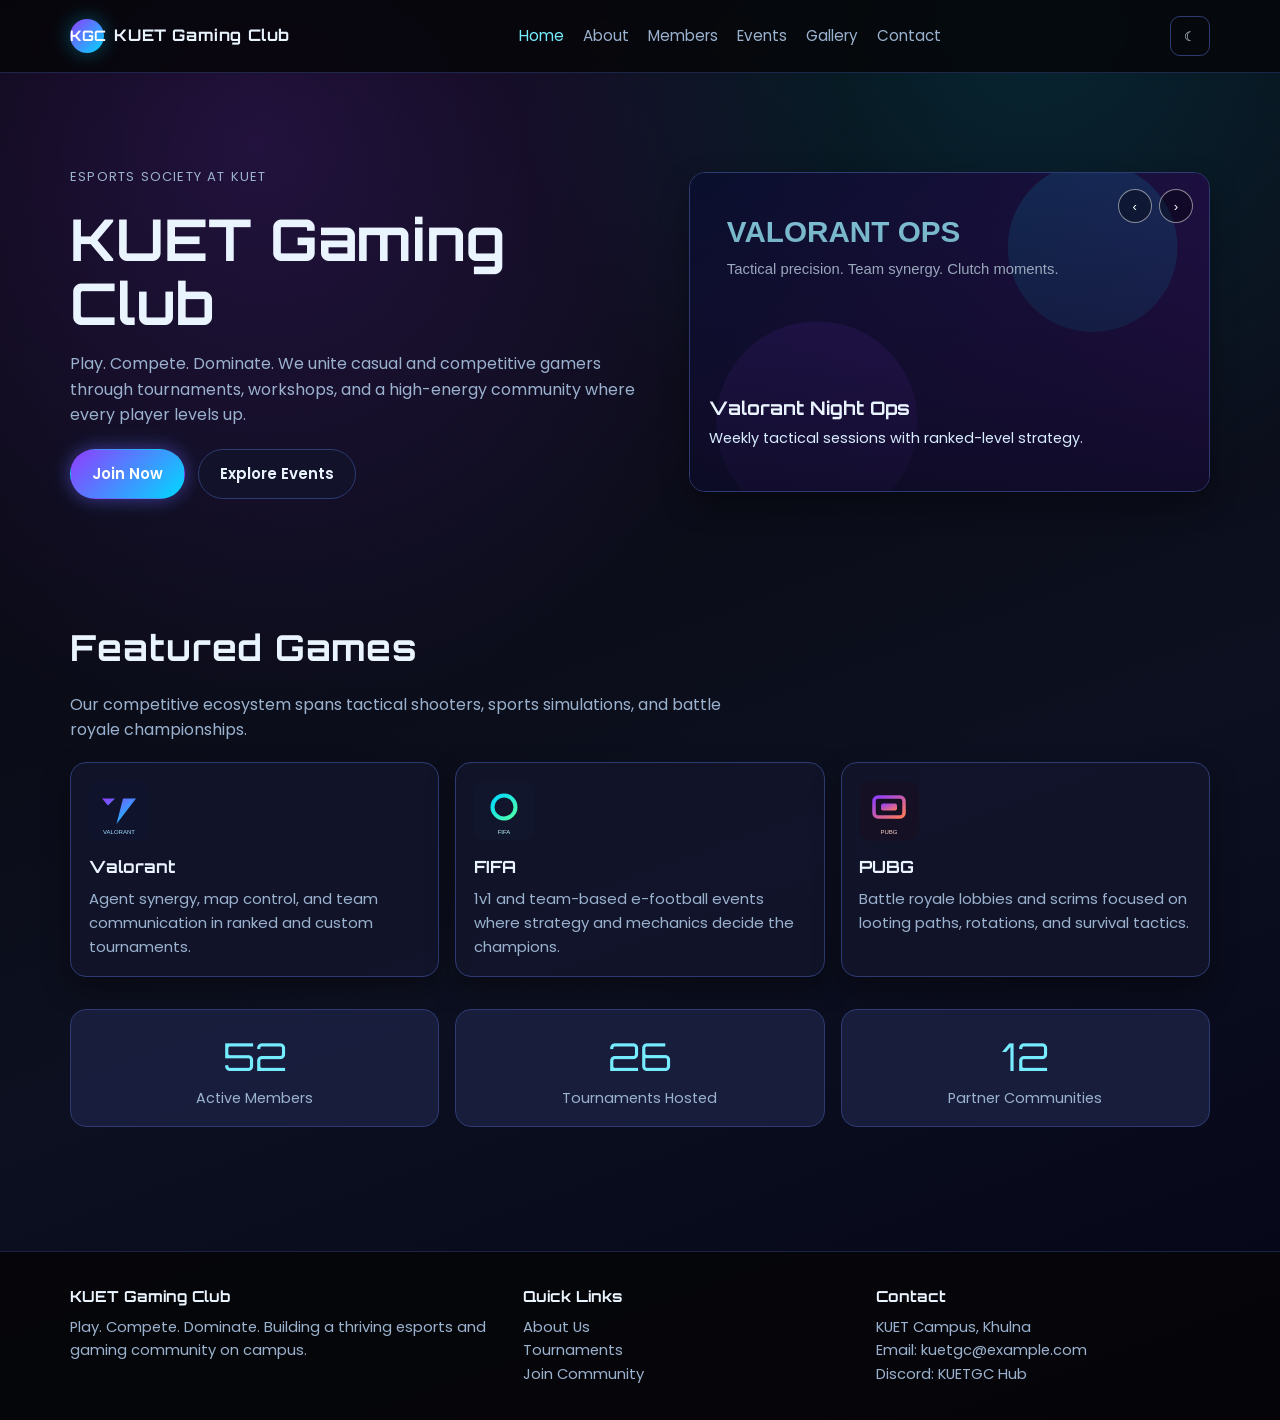
==== index.html @ bb63f586 "gaming website created" ====
<!DOCTYPE html>
<html lang="en">
  <head>
    <meta charset="UTF-8" />
    <meta name="viewport" content="width=device-width, initial-scale=1.0" />
    <title>KUET Gaming Club | Home</title>
    <link rel="stylesheet" href="css/style.css" />
  </head>
  <body data-theme="dark" data-page="home">
    <div id="site-header"></div>

    <main>
      <section class="hero">
        <div class="container hero-grid">
          <div class="reveal">
            <p class="eyebrow">Esports Society at KUET</p>
            <h1>KUET Gaming Club</h1>
            <p>
              Play. Compete. Dominate. We unite casual and competitive gamers through tournaments,
              workshops, and a high-energy community where every player levels up.
            </p>
            <div class="hero-cta">
              <a href="contact.html" class="btn btn-primary neon">Join Now</a>
              <a href="events.html" class="btn btn-secondary">Explore Events</a>
            </div>
          </div>

          <div class="slider reveal" data-slider>
            <div class="slide active" style="background-image: url('assets/images/slide-1.svg')">
              <div class="slide-content">
                <h3>Valorant Night Ops</h3>
                <p>Weekly tactical sessions with ranked-level strategy.</p>
              </div>
            </div>
            <div class="slide" style="background-image: url('assets/images/slide-2.svg')">
              <div class="slide-content">
                <h3>FIFA Rival Arena</h3>
                <p>Precision passing, smart plays, and esports intensity.</p>
              </div>
            </div>
            <div class="slide" style="background-image: url('assets/images/slide-3.svg')">
              <div class="slide-content">
                <h3>PUBG Drop Zone</h3>
                <p>Survive, rotate, and dominate in battle royale scrims.</p>
              </div>
            </div>
            <div class="slider-controls">
              <button aria-label="Previous slide" data-prev>&lsaquo;</button>
              <button aria-label="Next slide" data-next>&rsaquo;</button>
            </div>
          </div>
        </div>
      </section>

      <section class="section">
        <div class="container">
          <h2 class="section-title reveal">Featured Games</h2>
          <p class="section-copy reveal">
            Our competitive ecosystem spans tactical shooters, sports simulations, and battle royale championships.
          </p>

          <div class="cards" style="margin-top: 1.2rem;">
            <article class="card reveal">
              <img src="assets/icons/valorant.svg" alt="Valorant icon" class="game-icon" />
              <h3>Valorant</h3>
              <p>Agent synergy, map control, and team communication in ranked and custom tournaments.</p>
            </article>
            <article class="card reveal">
              <img src="assets/icons/fifa.svg" alt="FIFA icon" class="game-icon" />
              <h3>FIFA</h3>
              <p>1v1 and team-based e-football events where strategy and mechanics decide the champions.</p>
            </article>
            <article class="card reveal">
              <img src="assets/icons/pubg.svg" alt="PUBG icon" class="game-icon" />
              <h3>PUBG</h3>
              <p>Battle royale lobbies and scrims focused on looting paths, rotations, and survival tactics.</p>
            </article>
          </div>

          <div class="stats reveal">
            <article class="stat">
              <div class="stat-value" data-counter="180">0</div>
              <div class="stat-label">Active Members</div>
            </article>
            <article class="stat">
              <div class="stat-value" data-counter="32">0</div>
              <div class="stat-label">Tournaments Hosted</div>
            </article>
            <article class="stat">
              <div class="stat-value" data-counter="12">0</div>
              <div class="stat-label">Partner Communities</div>
            </article>
          </div>
        </div>
      </section>
    </main>

    <div id="site-footer"></div>

    <script src="js/components.js"></script>
    <script src="js/main.js"></script>
  </body>
</html>
---- css/style.css ----
@import url('https://fonts.googleapis.com/css2?family=Orbitron:wght@500;700;800&family=Poppins:wght@300;400;500;600;700&display=swap');

:root {
  --bg: #050508;
  --bg-soft: #0d1020;
  --surface: #12152b;
  --surface-alt: #1a1f3f;
  --text: #eaf4ff;
  --text-muted: #9bb2cf;
  --primary: #8f3dff;
  --primary-soft: #b987ff;
  --accent: #00d9ff;
  --accent-soft: #76edff;
  --danger: #ff5d7e;
  --border: #2d3b72;
  --glow: 0 0 20px rgba(0, 217, 255, 0.35);
  --radius: 16px;
  --shadow: 0 12px 28px rgba(0, 0, 0, 0.35);
}

body[data-theme='light'] {
  --bg: #edf3ff;
  --bg-soft: #dfe8ff;
  --surface: #ffffff;
  --surface-alt: #edf2ff;
  --text: #111831;
  --text-muted: #496082;
  --primary: #5f29d8;
  --primary-soft: #7e4de5;
  --accent: #0078cc;
  --accent-soft: #2d9de8;
  --border: #c8d6ff;
  --shadow: 0 10px 25px rgba(20, 48, 104, 0.12);
}

* {
  box-sizing: border-box;
  margin: 0;
  padding: 0;
}

html {
  scroll-behavior: smooth;
}

body {
  font-family: 'Poppins', sans-serif;
  background:
    radial-gradient(circle at 20% 10%, rgba(143, 61, 255, 0.2), transparent 36%),
    radial-gradient(circle at 80% 0%, rgba(0, 217, 255, 0.14), transparent 30%),
    linear-gradient(160deg, var(--bg), var(--bg-soft) 60%, #040617 100%);
  color: var(--text);
  min-height: 100vh;
  line-height: 1.6;
}

a {
  color: inherit;
  text-decoration: none;
}

img {
  width: 100%;
  display: block;
}

.container {
  width: min(1140px, 92%);
  margin: 0 auto;
}

.section {
  padding: 4.5rem 0;
}

.section-title {
  font-family: 'Orbitron', sans-serif;
  font-size: clamp(1.5rem, 2.8vw, 2.3rem);
  letter-spacing: 1px;
  margin-bottom: 1rem;
}

.section-copy {
  color: var(--text-muted);
  max-width: 700px;
}

.site-header {
  position: sticky;
  top: 0;
  z-index: 120;
  backdrop-filter: blur(10px);
  background: color-mix(in srgb, var(--bg) 82%, transparent);
  border-bottom: 1px solid color-mix(in srgb, var(--border) 60%, transparent);
}

.nav {
  display: flex;
  align-items: center;
  justify-content: space-between;
  min-height: 72px;
  gap: 1rem;
}

.brand {
  display: flex;
  align-items: center;
  gap: 0.65rem;
  font-family: 'Orbitron', sans-serif;
  font-weight: 700;
  letter-spacing: 0.6px;
}

.brand-logo {
  width: 34px;
  height: 34px;
  border-radius: 50%;
  display: grid;
  place-items: center;
  color: #fff;
  background: linear-gradient(135deg, var(--primary), var(--accent));
  box-shadow: var(--glow);
  font-size: 0.9rem;
}

.nav-links {
  display: flex;
  list-style: none;
  align-items: center;
  gap: 1.2rem;
}

.nav-link {
  color: var(--text-muted);
  font-size: 0.95rem;
  transition: color 0.25s ease;
}

.nav-link:hover,
.nav-link.active {
  color: var(--accent-soft);
}

.nav-controls {
  display: flex;
  align-items: center;
  gap: 0.7rem;
}

.theme-btn,
.menu-btn {
  border: 1px solid var(--border);
  background: transparent;
  color: var(--text);
  border-radius: 10px;
  width: 40px;
  height: 40px;
  display: grid;
  place-items: center;
  cursor: pointer;
  transition: transform 0.25s ease, border-color 0.25s ease;
}

.theme-btn:hover,
.menu-btn:hover {
  transform: translateY(-1px);
  border-color: var(--accent);
}

.menu-btn {
  display: none;
}

.btn {
  display: inline-flex;
  align-items: center;
  justify-content: center;
  gap: 0.45rem;
  border-radius: 999px;
  padding: 0.72rem 1.3rem;
  border: 1px solid var(--border);
  font-size: 0.94rem;
  font-weight: 600;
  cursor: pointer;
  transition: transform 0.3s ease, box-shadow 0.3s ease, background 0.3s ease;
}

.btn:hover {
  transform: translateY(-2px);
}

.btn-primary {
  background: linear-gradient(135deg, var(--primary), var(--accent));
  color: white;
  box-shadow: var(--glow);
  border-color: transparent;
}

.btn-secondary {
  background: color-mix(in srgb, var(--surface) 85%, transparent);
  color: var(--text);
}

.neon {
  box-shadow: 0 0 16px rgba(143, 61, 255, 0.4), 0 0 26px rgba(0, 217, 255, 0.18);
}

.hero {
  padding: 5.8rem 0 3rem;
}

.hero-grid {
  display: grid;
  grid-template-columns: 1.06fr 0.94fr;
  align-items: center;
  gap: 2rem;
}

.eyebrow {
  color: var(--accent-soft);
  text-transform: uppercase;
  letter-spacing: 1.2px;
  font-size: 0.82rem;
  margin-bottom: 0.5rem;
}

.hero h1 {
  font-family: 'Orbitron', sans-serif;
  font-size: clamp(2rem, 4.8vw, 3.6rem);
  line-height: 1.1;
  margin-bottom: 1rem;
}

.hero p {
  color: var(--text-muted);
  max-width: 60ch;
  margin-bottom: 1.35rem;
}

.hero-cta {
  display: flex;
  flex-wrap: wrap;
  gap: 0.85rem;
}

.slider {
  position: relative;
  border-radius: var(--radius);
  overflow: hidden;
  min-height: 320px;
  box-shadow: var(--shadow);
  border: 1px solid var(--border);
}

.slide {
  position: absolute;
  inset: 0;
  opacity: 0;
  transition: opacity 0.7s ease;
  background-size: cover;
  background-position: center;
}

.slide::after {
  content: '';
  position: absolute;
  inset: 0;
  background: linear-gradient(180deg, rgba(6, 10, 26, 0.1), rgba(6, 10, 26, 0.75));
}

.slide.active {
  opacity: 1;
}

.slide-content {
  position: absolute;
  z-index: 2;
  left: 1.2rem;
  right: 1.2rem;
  bottom: 1.2rem;
}

.slide-content h3 {
  font-family: 'Orbitron', sans-serif;
  margin-bottom: 0.2rem;
}

.slide-content p {
  font-size: 0.9rem;
  color: #d8edff;
}

.slider-controls {
  position: absolute;
  top: 1rem;
  right: 1rem;
  display: flex;
  gap: 0.45rem;
  z-index: 3;
}

.slider-controls button {
  width: 34px;
  height: 34px;
  border-radius: 50%;
  border: 1px solid rgba(255, 255, 255, 0.5);
  color: white;
  background: rgba(0, 0, 0, 0.35);
  cursor: pointer;
}

.cards {
  display: grid;
  gap: 1rem;
  grid-template-columns: repeat(3, minmax(0, 1fr));
}

.card {
  background: color-mix(in srgb, var(--surface) 92%, transparent);
  border: 1px solid var(--border);
  border-radius: var(--radius);
  padding: 1.1rem;
  box-shadow: var(--shadow);
  transition: transform 0.25s ease, border-color 0.25s ease;
}

.card:hover {
  transform: translateY(-5px);
  border-color: var(--accent);
}

.game-icon {
  width: 60px;
  margin-bottom: 0.85rem;
}

.card h3 {
  margin-bottom: 0.35rem;
  font-family: 'Orbitron', sans-serif;
  font-size: 1.05rem;
}

.card p {
  color: var(--text-muted);
  font-size: 0.93rem;
}

.stats {
  display: grid;
  gap: 1rem;
  margin-top: 2rem;
  grid-template-columns: repeat(3, minmax(0, 1fr));
}

.stat {
  border-radius: var(--radius);
  border: 1px solid var(--border);
  background: color-mix(in srgb, var(--surface-alt) 92%, transparent);
  padding: 1rem;
  text-align: center;
}

.stat-value {
  font-family: 'Orbitron', sans-serif;
  font-size: clamp(1.6rem, 3vw, 2.5rem);
  color: var(--accent-soft);
}

.stat-label {
  font-size: 0.9rem;
  color: var(--text-muted);
}

.page-hero {
  padding: 4.4rem 0 2.3rem;
  text-align: center;
}

.page-hero h1 {
  font-size: clamp(1.9rem, 4vw, 3rem);
  font-family: 'Orbitron', sans-serif;
}

.page-hero p {
  max-width: 720px;
  margin: 0.8rem auto 0;
  color: var(--text-muted);
}

.member-card {
  overflow: hidden;
}

.member-media {
  border-radius: 12px;
  overflow: hidden;
  margin-bottom: 0.8rem;
}

.member-role {
  color: var(--accent-soft);
  font-size: 0.88rem;
}

.filter-bar {
  display: flex;
  flex-wrap: wrap;
  gap: 0.6rem;
  margin-bottom: 1rem;
}

.filter-btn {
  border-radius: 999px;
  border: 1px solid var(--border);
  background: transparent;
  color: var(--text);
  padding: 0.45rem 0.95rem;
  cursor: pointer;
}

.filter-btn.active,
.filter-btn:hover {
  border-color: var(--accent);
  box-shadow: var(--glow);
}

.event-card h4 {
  font-family: 'Orbitron', sans-serif;
}

.event-meta {
  color: var(--accent-soft);
  font-size: 0.88rem;
  margin: 0.35rem 0;
}

.gallery-grid {
  display: grid;
  grid-template-columns: repeat(4, minmax(0, 1fr));
  gap: 0.85rem;
}

.gallery-item {
  overflow: hidden;
  border-radius: 12px;
  border: 1px solid var(--border);
}

.gallery-item img {
  aspect-ratio: 4 / 3;
  object-fit: cover;
  transition: transform 0.45s ease;
}

.gallery-item:hover img {
  transform: scale(1.09);
}

.form {
  max-width: 720px;
  margin: 0 auto;
  display: grid;
  gap: 0.9rem;
}

.form label {
  display: inline-block;
  margin-bottom: 0.35rem;
  font-size: 0.9rem;
  color: var(--text-muted);
}

.input {
  width: 100%;
  border-radius: 12px;
  border: 1px solid var(--border);
  background: color-mix(in srgb, var(--surface) 94%, transparent);
  color: var(--text);
  padding: 0.82rem 0.95rem;
  font: inherit;
}

.input:focus {
  outline: 2px solid color-mix(in srgb, var(--accent) 55%, transparent);
  border-color: var(--accent);
}

.error {
  color: var(--danger);
  font-size: 0.84rem;
  display: none;
}

.form-success {
  display: none;
  border: 1px solid color-mix(in srgb, var(--accent) 60%, transparent);
  background: color-mix(in srgb, var(--accent) 15%, transparent);
  padding: 0.7rem 0.95rem;
  border-radius: 10px;
}

.socials {
  display: flex;
  gap: 0.6rem;
  justify-content: center;
  margin-top: 1rem;
}

.social-link {
  border: 1px solid var(--border);
  padding: 0.55rem 0.9rem;
  border-radius: 999px;
  color: var(--text-muted);
  transition: border-color 0.25s ease, color 0.25s ease;
}

.social-link:hover {
  color: var(--accent-soft);
  border-color: var(--accent);
}

.footer {
  margin-top: 3.2rem;
  border-top: 1px solid color-mix(in srgb, var(--border) 55%, transparent);
  background: color-mix(in srgb, var(--bg) 86%, transparent);
}

.footer-grid {
  padding: 2.1rem 0;
  display: grid;
  gap: 1.2rem;
  grid-template-columns: 1.3fr 1fr 1fr;
}

.footer p,
.footer a {
  color: var(--text-muted);
  font-size: 0.92rem;
}

.footer h4 {
  margin-bottom: 0.4rem;
  font-family: 'Orbitron', sans-serif;
  font-size: 0.95rem;
}

.reveal {
  opacity: 0;
  transform: translateY(18px);
}

.reveal.visible {
  opacity: 1;
  transform: none;
  transition: opacity 0.5s ease, transform 0.5s ease;
}

@keyframes fadeUp {
  from {
    opacity: 0;
    transform: translateY(16px);
  }
  to {
    opacity: 1;
    transform: translateY(0);
  }
}

@media (max-width: 960px) {
  .hero-grid,
  .cards,
  .stats,
  .gallery-grid,
  .footer-grid {
    grid-template-columns: repeat(2, minmax(0, 1fr));
  }

  .hero-grid {
    align-items: stretch;
  }
}

@media (max-width: 760px) {
  .menu-btn {
    display: grid;
  }

  .nav-links {
    position: absolute;
    top: 72px;
    left: 0;
    right: 0;
    flex-direction: column;
    align-items: flex-start;
    gap: 0;
    background: color-mix(in srgb, var(--bg-soft) 94%, transparent);
    border-bottom: 1px solid var(--border);
    transform: translateY(-120%);
    transition: transform 0.35s ease;
    padding: 0.5rem 4%;
  }

  .nav-links.open {
    transform: translateY(0);
  }

  .nav-links li {
    width: 100%;
  }

  .nav-link {
    display: block;
    padding: 0.8rem 0;
  }

  .hero-grid,
  .cards,
  .stats,
  .gallery-grid,
  .footer-grid {
    grid-template-columns: 1fr;
  }

  .section {
    padding: 3.7rem 0;
  }

  .slider {
    min-height: 280px;
  }
}
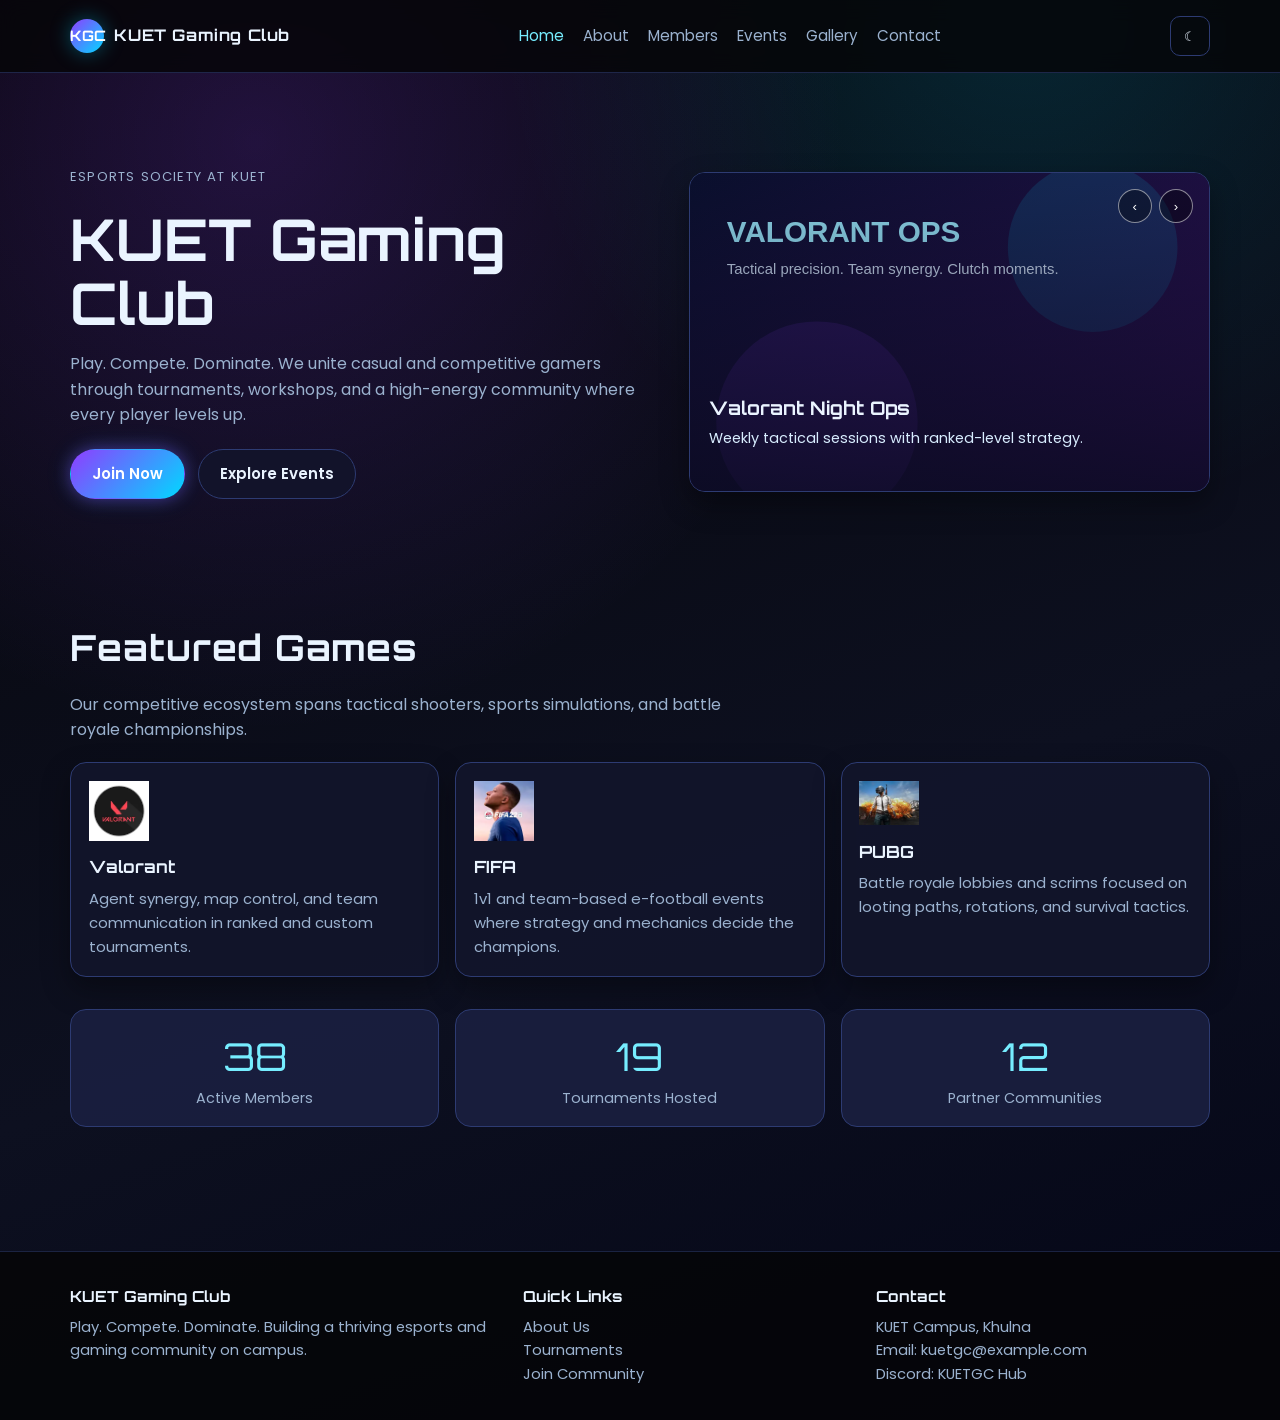
==== commit 5d5646bb: "icons updated" ====
--- a/index.html
+++ b/index.html
@@ -61,17 +61,17 @@
 
           <div class="cards" style="margin-top: 1.2rem;">
             <article class="card reveal">
-              <img src="assets/icons/valorant.svg" alt="Valorant icon" class="game-icon" />
+              <img src="assets/icons/valorant.jpg" alt="Valorant icon" class="game-icon" />
               <h3>Valorant</h3>
               <p>Agent synergy, map control, and team communication in ranked and custom tournaments.</p>
             </article>
             <article class="card reveal">
-              <img src="assets/icons/fifa.svg" alt="FIFA icon" class="game-icon" />
+              <img src="assets/icons/fifa.jpg" alt="FIFA icon" class="game-icon" />
               <h3>FIFA</h3>
               <p>1v1 and team-based e-football events where strategy and mechanics decide the champions.</p>
             </article>
             <article class="card reveal">
-              <img src="assets/icons/pubg.svg" alt="PUBG icon" class="game-icon" />
+              <img src="assets/icons/pubg.jpg" alt="PUBG icon" class="game-icon" />
               <h3>PUBG</h3>
               <p>Battle royale lobbies and scrims focused on looting paths, rotations, and survival tactics.</p>
             </article>
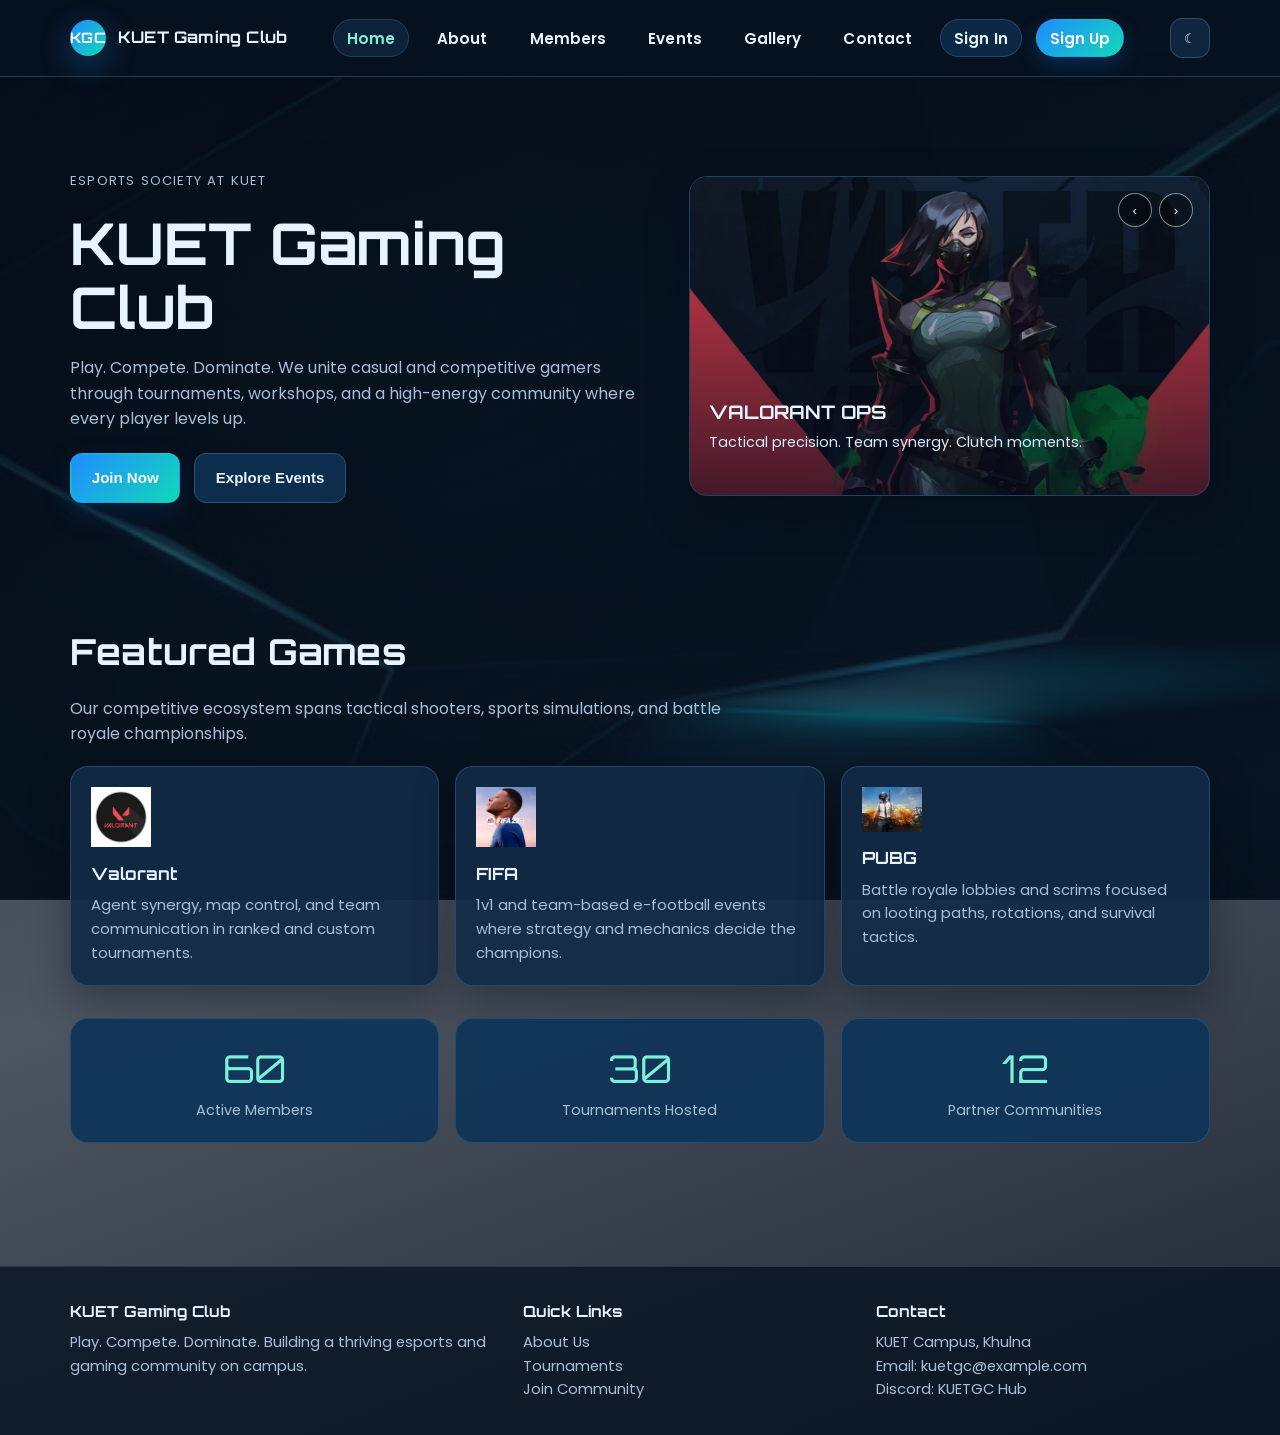
==== commit 5e69b1e5: "slider image uploaded" ====
--- a/index.html
+++ b/index.html
@@ -26,22 +26,22 @@
           </div>
 
           <div class="slider reveal" data-slider>
-            <div class="slide active" style="background-image: url('assets/images/slide-1.svg')">
+            <div class="slide active" style="background-image: url('assets/images/valorant1.jpg')">
               <div class="slide-content">
-                <h3>Valorant Night Ops</h3>
-                <p>Weekly tactical sessions with ranked-level strategy.</p>
+                <h3>VALORANT OPS</h3>
+                <p>Tactical precision. Team synergy. Clutch moments.</p>
               </div>
             </div>
-            <div class="slide" style="background-image: url('assets/images/slide-2.svg')">
+            <div class="slide" style="background-image: url('assets/images/fifa1.jpg')">
               <div class="slide-content">
-                <h3>FIFA Rival Arena</h3>
-                <p>Precision passing, smart plays, and esports intensity.</p>
+                <h3>FIFA RIVAL ARENA</h3>
+                <p>Fast feet, smart passes, and high-stakes finals.</p>
               </div>
             </div>
-            <div class="slide" style="background-image: url('assets/images/slide-3.svg')">
+            <div class="slide" style="background-image: url('assets/images/pubg1.jpg')">
               <div class="slide-content">
-                <h3>PUBG Drop Zone</h3>
-                <p>Survive, rotate, and dominate in battle royale scrims.</p>
+                <h3>PUBG DROP ZONE</h3>
+                <p>Squad up. Loot smart. Conquer the final circle.</p>
               </div>
             </div>
             <div class="slider-controls">
--- a/css/style.css
+++ b/css/style.css
@@ -1,36 +1,36 @@
 @import url('https://fonts.googleapis.com/css2?family=Orbitron:wght@500;700;800&family=Poppins:wght@300;400;500;600;700&display=swap');
 
 :root {
-  --bg: #050508;
-  --bg-soft: #0d1020;
-  --surface: #12152b;
-  --surface-alt: #1a1f3f;
-  --text: #eaf4ff;
-  --text-muted: #9bb2cf;
-  --primary: #8f3dff;
-  --primary-soft: #b987ff;
-  --accent: #00d9ff;
-  --accent-soft: #76edff;
-  --danger: #ff5d7e;
-  --border: #2d3b72;
-  --glow: 0 0 20px rgba(0, 217, 255, 0.35);
-  --radius: 16px;
-  --shadow: 0 12px 28px rgba(0, 0, 0, 0.35);
+  --bg: #081423;
+  --bg-soft: #0d2238;
+  --surface: #122b46;
+  --surface-alt: #0f3558;
+  --text: #e7f4ff;
+  --text-muted: #a6bfd8;
+  --primary: #1f8cff;
+  --primary-soft: #63adff;
+  --accent: #13d8b8;
+  --accent-soft: #7cf0db;
+  --danger: #ff6b79;
+  --border: #2d4f72;
+  --glow: 0 10px 30px rgba(31, 140, 255, 0.35);
+  --radius: 18px;
+  --shadow: 0 16px 40px rgba(2, 12, 24, 0.38);
 }
 
 body[data-theme='light'] {
-  --bg: #edf3ff;
-  --bg-soft: #dfe8ff;
+  --bg: #e8f3ff;
+  --bg-soft: #d4e7fb;
   --surface: #ffffff;
-  --surface-alt: #edf2ff;
-  --text: #111831;
-  --text-muted: #496082;
-  --primary: #5f29d8;
-  --primary-soft: #7e4de5;
-  --accent: #0078cc;
-  --accent-soft: #2d9de8;
-  --border: #c8d6ff;
-  --shadow: 0 10px 25px rgba(20, 48, 104, 0.12);
+  --surface-alt: #eef6ff;
+  --text: #0e253d;
+  --text-muted: #4e6984;
+  --primary: #006fdd;
+  --primary-soft: #3f8ae4;
+  --accent: #0fba9f;
+  --accent-soft: #23ccb1;
+  --border: #bfd5ed;
+  --shadow: 0 14px 34px rgba(8, 41, 72, 0.12);
 }
 
 * {
@@ -46,14 +46,25 @@
 body {
   font-family: 'Poppins', sans-serif;
   background:
-    radial-gradient(circle at 20% 10%, rgba(143, 61, 255, 0.2), transparent 36%),
-    radial-gradient(circle at 80% 0%, rgba(0, 217, 255, 0.14), transparent 30%),
-    linear-gradient(160deg, var(--bg), var(--bg-soft) 60%, #040617 100%);
+    linear-gradient(160deg, rgba(4, 12, 24, 0.84), rgba(8, 20, 35, 0.72) 55%, rgba(6, 16, 30, 0.9)),
+    url('../assets/images/bg.jpg') center center / cover no-repeat fixed;
   color: var(--text);
   min-height: 100vh;
   line-height: 1.6;
 }
 
+body::before {
+  content: '';
+  position: fixed;
+  inset: 0;
+  pointer-events: none;
+  background-image: linear-gradient(rgba(255, 255, 255, 0.03) 1px, transparent 1px),
+    linear-gradient(90deg, rgba(255, 255, 255, 0.03) 1px, transparent 1px);
+  background-size: 34px 34px;
+  opacity: 0.22;
+  z-index: -1;
+}
+
 a {
   color: inherit;
   text-decoration: none;
@@ -76,7 +87,7 @@
 .section-title {
   font-family: 'Orbitron', sans-serif;
   font-size: clamp(1.5rem, 2.8vw, 2.3rem);
-  letter-spacing: 1px;
+  letter-spacing: 0.2px;
   margin-bottom: 1rem;
 }
 
@@ -89,31 +100,31 @@
   position: sticky;
   top: 0;
   z-index: 120;
-  backdrop-filter: blur(10px);
-  background: color-mix(in srgb, var(--bg) 82%, transparent);
-  border-bottom: 1px solid color-mix(in srgb, var(--border) 60%, transparent);
+  backdrop-filter: blur(14px);
+  background: color-mix(in srgb, var(--bg) 74%, transparent);
+  border-bottom: 1px solid color-mix(in srgb, var(--border) 72%, transparent);
 }
 
 .nav {
   display: flex;
   align-items: center;
   justify-content: space-between;
-  min-height: 72px;
+  min-height: 76px;
   gap: 1rem;
 }
 
 .brand {
   display: flex;
   align-items: center;
-  gap: 0.65rem;
+  gap: 0.75rem;
   font-family: 'Orbitron', sans-serif;
   font-weight: 700;
-  letter-spacing: 0.6px;
+  letter-spacing: 0.2px;
 }
 
 .brand-logo {
-  width: 34px;
-  height: 34px;
+  width: 36px;
+  height: 36px;
   border-radius: 50%;
   display: grid;
   place-items: center;
@@ -127,38 +138,64 @@
   display: flex;
   list-style: none;
   align-items: center;
-  gap: 1.2rem;
+  gap: 0.9rem;
 }
 
 .nav-link {
-  color: var(--text-muted);
+  color: var(--text);
   font-size: 0.95rem;
-  transition: color 0.25s ease;
+  font-weight: 600;
+  letter-spacing: 0.1px;
+  border-radius: 999px;
+  padding: 0.48rem 0.8rem;
+  border: 1px solid transparent;
+  transition: color 0.25s ease, border-color 0.25s ease, background 0.25s ease;
 }
 
 .nav-link:hover,
 .nav-link.active {
   color: var(--accent-soft);
+  background: color-mix(in srgb, var(--surface) 65%, transparent);
+  border-color: color-mix(in srgb, var(--border) 65%, transparent);
+}
+
+.nav-auth-link {
+  border-color: color-mix(in srgb, var(--border) 78%, transparent);
+  background: color-mix(in srgb, var(--surface-alt) 65%, transparent);
+}
+
+.nav-auth-primary {
+  background: linear-gradient(135deg, var(--primary), var(--accent));
+  color: #fff;
+  border-color: transparent;
+  box-shadow: 0 8px 18px rgba(10, 88, 171, 0.35);
+}
+
+.nav-auth-primary:hover,
+.nav-auth-primary.active {
+  color: #fff;
+  border-color: transparent;
+  background: linear-gradient(135deg, var(--primary-soft), var(--accent));
 }
 
 .nav-controls {
   display: flex;
   align-items: center;
-  gap: 0.7rem;
+  gap: 0.55rem;
 }
 
 .theme-btn,
 .menu-btn {
   border: 1px solid var(--border);
-  background: transparent;
+  background: color-mix(in srgb, var(--surface) 84%, transparent);
   color: var(--text);
-  border-radius: 10px;
+  border-radius: 12px;
   width: 40px;
   height: 40px;
   display: grid;
   place-items: center;
   cursor: pointer;
-  transition: transform 0.25s ease, border-color 0.25s ease;
+  transition: transform 0.25s ease, border-color 0.25s ease, background 0.25s ease;
 }
 
 .theme-btn:hover,
@@ -176,11 +213,11 @@
   align-items: center;
   justify-content: center;
   gap: 0.45rem;
-  border-radius: 999px;
+  border-radius: 12px;
   padding: 0.72rem 1.3rem;
   border: 1px solid var(--border);
   font-size: 0.94rem;
-  font-weight: 600;
+  font-weight: 700;
   cursor: pointer;
   transition: transform 0.3s ease, box-shadow 0.3s ease, background 0.3s ease;
 }
@@ -197,12 +234,12 @@
 }
 
 .btn-secondary {
-  background: color-mix(in srgb, var(--surface) 85%, transparent);
+  background: color-mix(in srgb, var(--surface-alt) 84%, transparent);
   color: var(--text);
 }
 
 .neon {
-  box-shadow: 0 0 16px rgba(143, 61, 255, 0.4), 0 0 26px rgba(0, 217, 255, 0.18);
+  box-shadow: 0 10px 24px rgba(8, 47, 90, 0.42), 0 0 0 1px rgba(19, 216, 184, 0.2) inset;
 }
 
 .hero {
@@ -249,7 +286,7 @@
   overflow: hidden;
   min-height: 320px;
   box-shadow: var(--shadow);
-  border: 1px solid var(--border);
+  border: 1px solid color-mix(in srgb, var(--border) 78%, transparent);
 }
 
 .slide {
@@ -317,15 +354,15 @@
 
 .card {
   background: color-mix(in srgb, var(--surface) 92%, transparent);
-  border: 1px solid var(--border);
+  border: 1px solid color-mix(in srgb, var(--border) 82%, transparent);
   border-radius: var(--radius);
-  padding: 1.1rem;
+  padding: 1.25rem;
   box-shadow: var(--shadow);
   transition: transform 0.25s ease, border-color 0.25s ease;
 }
 
 .card:hover {
-  transform: translateY(-5px);
+  transform: translateY(-6px);
   border-color: var(--accent);
 }
 
@@ -354,9 +391,9 @@
 
 .stat {
   border-radius: var(--radius);
-  border: 1px solid var(--border);
+  border: 1px solid color-mix(in srgb, var(--border) 80%, transparent);
   background: color-mix(in srgb, var(--surface-alt) 92%, transparent);
-  padding: 1rem;
+  padding: 1.2rem;
   text-align: center;
 }
 
@@ -410,12 +447,13 @@
 }
 
 .filter-btn {
-  border-radius: 999px;
+  border-radius: 11px;
   border: 1px solid var(--border);
-  background: transparent;
+  background: color-mix(in srgb, var(--surface-alt) 70%, transparent);
   color: var(--text);
   padding: 0.45rem 0.95rem;
   cursor: pointer;
+  font-weight: 600;
 }
 
 .filter-btn.active,
@@ -441,12 +479,14 @@
 }
 
 .gallery-item {
+  position: relative;
   overflow: hidden;
   border-radius: 12px;
   border: 1px solid var(--border);
 }
 
 .gallery-item img {
+  width: 100%;
   aspect-ratio: 4 / 3;
   object-fit: cover;
   transition: transform 0.45s ease;
@@ -454,6 +494,28 @@
 
 .gallery-item:hover img {
   transform: scale(1.09);
+}
+
+.gallery-item::after {
+  content: '';
+  position: absolute;
+  inset: 0;
+  background: linear-gradient(180deg, transparent 40%, rgba(3, 10, 20, 0.82) 100%);
+  pointer-events: none;
+}
+
+.gallery-caption {
+  position: absolute;
+  left: 0;
+  right: 0;
+  bottom: 0;
+  z-index: 1;
+  padding: 0.9rem 1rem;
+  color: #f3fbff;
+  font-size: 0.88rem;
+  font-weight: 700;
+  letter-spacing: 0.2px;
+  text-shadow: 0 2px 10px rgba(0, 0, 0, 0.45);
 }
 
 .form {
@@ -522,7 +584,7 @@
 .footer {
   margin-top: 3.2rem;
   border-top: 1px solid color-mix(in srgb, var(--border) 55%, transparent);
-  background: color-mix(in srgb, var(--bg) 86%, transparent);
+  background: color-mix(in srgb, var(--bg) 78%, transparent);
 }
 
 .footer-grid {
@@ -542,6 +604,35 @@
   margin-bottom: 0.4rem;
   font-family: 'Orbitron', sans-serif;
   font-size: 0.95rem;
+}
+
+.auth-shell {
+  max-width: 540px;
+  margin: 0 auto;
+}
+
+.auth-card {
+  padding: 1.5rem;
+}
+
+.auth-card h2 {
+  font-family: 'Orbitron', sans-serif;
+  margin-bottom: 0.4rem;
+}
+
+.auth-card p {
+  color: var(--text-muted);
+  margin-bottom: 1rem;
+}
+
+.auth-helper {
+  margin-top: 0.9rem;
+  color: var(--text-muted);
+  font-size: 0.9rem;
+}
+
+.auth-helper a {
+  color: var(--accent-soft);
 }
 
 .reveal {
@@ -587,17 +678,17 @@
 
   .nav-links {
     position: absolute;
-    top: 72px;
+    top: 76px;
     left: 0;
     right: 0;
     flex-direction: column;
     align-items: flex-start;
-    gap: 0;
-    background: color-mix(in srgb, var(--bg-soft) 94%, transparent);
+    gap: 0.2rem;
+    background: color-mix(in srgb, var(--bg-soft) 95%, transparent);
     border-bottom: 1px solid var(--border);
     transform: translateY(-120%);
     transition: transform 0.35s ease;
-    padding: 0.5rem 4%;
+    padding: 0.7rem 4% 1rem;
   }
 
   .nav-links.open {
@@ -610,7 +701,12 @@
 
   .nav-link {
     display: block;
-    padding: 0.8rem 0;
+    padding: 0.7rem 0.85rem;
+    width: 100%;
+  }
+
+  .nav-auth-link {
+    margin-top: 0.35rem;
   }
 
   .hero-grid,
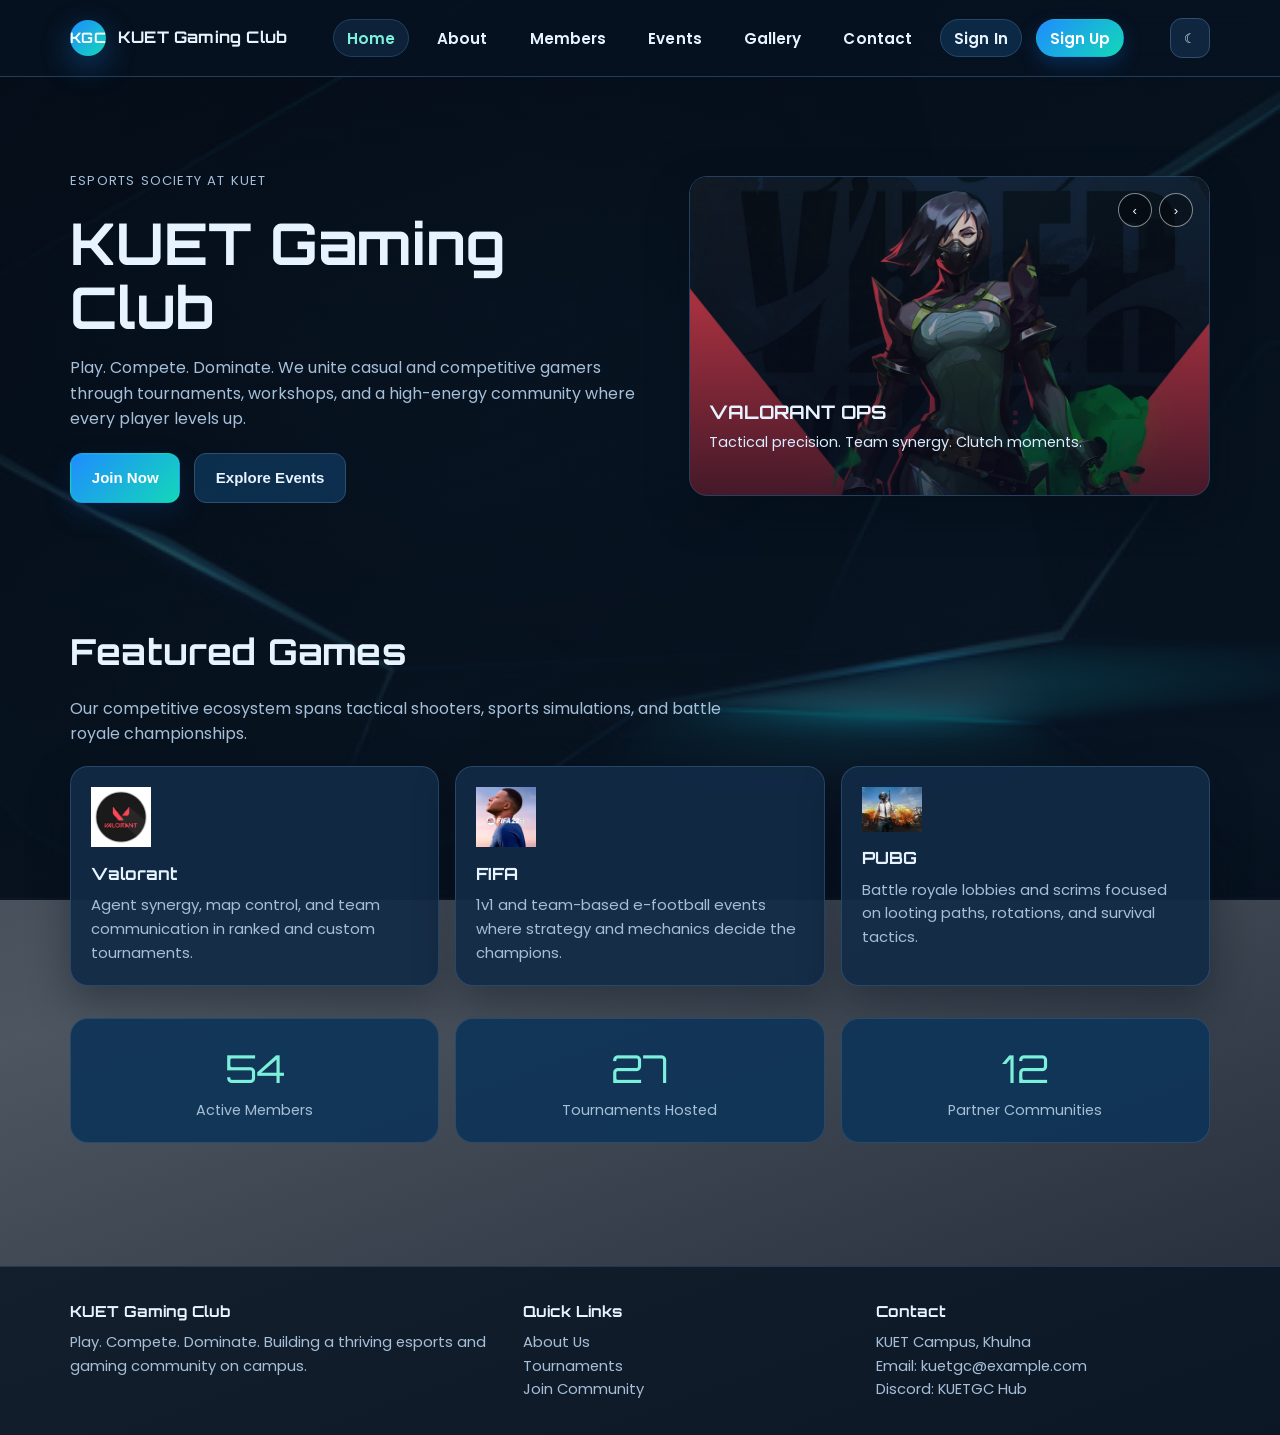
==== commit ca3f839f: "image updated" ====
--- a/index.html
+++ b/index.html
@@ -32,7 +32,7 @@
                 <p>Tactical precision. Team synergy. Clutch moments.</p>
               </div>
             </div>
-            <div class="slide" style="background-image: url('assets/images/fifa1.jpg')">
+            <div class="slide" style="background-image: url('assets/images/fifa2.jpg')">
               <div class="slide-content">
                 <h3>FIFA RIVAL ARENA</h3>
                 <p>Fast feet, smart passes, and high-stakes finals.</p>
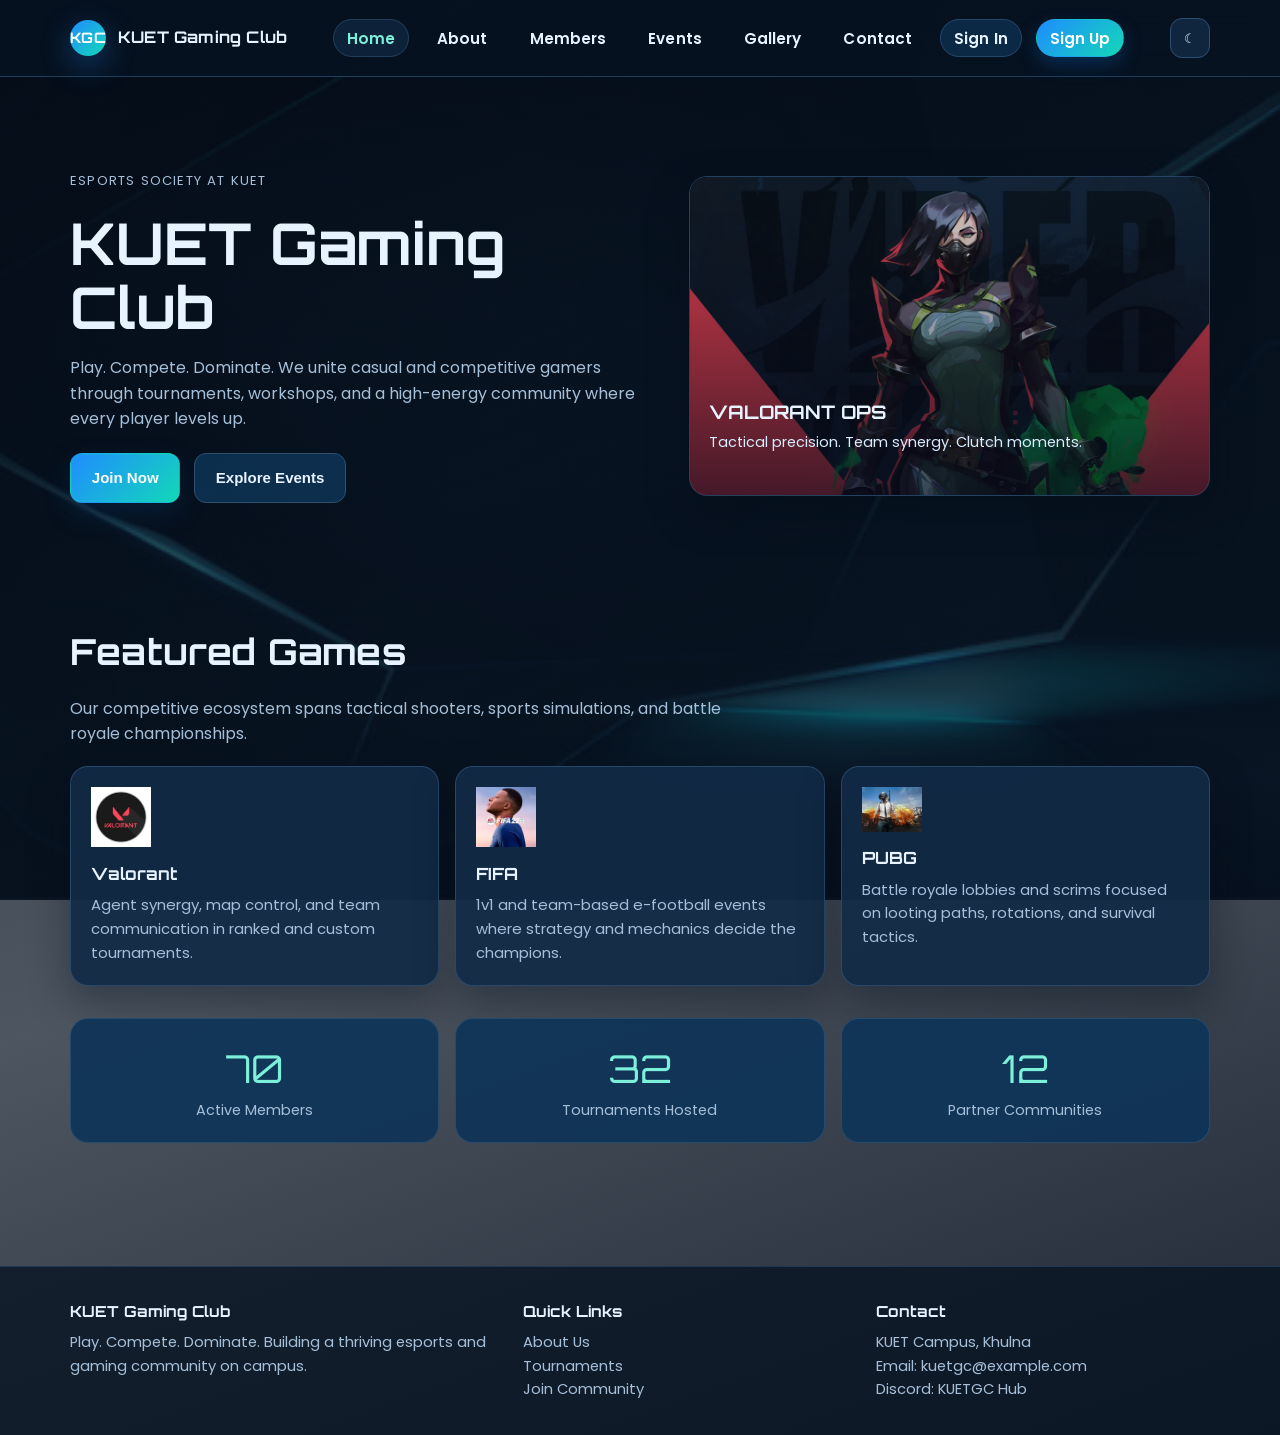
==== commit 50069d3c: "players updated" ====
--- a/index.html
+++ b/index.html
@@ -43,10 +43,6 @@
                 <h3>PUBG DROP ZONE</h3>
                 <p>Squad up. Loot smart. Conquer the final circle.</p>
               </div>
-            </div>
-            <div class="slider-controls">
-              <button aria-label="Previous slide" data-prev>&lsaquo;</button>
-              <button aria-label="Next slide" data-next>&rsaquo;</button>
             </div>
           </div>
         </div>
--- a/css/style.css
+++ b/css/style.css
@@ -426,12 +426,26 @@
 
 .member-card {
   overflow: hidden;
+  display: flex;
+  flex-direction: column;
 }
 
 .member-media {
   border-radius: 12px;
   overflow: hidden;
   margin-bottom: 0.8rem;
+  aspect-ratio: 4 / 3;
+}
+
+.member-media img {
+  width: 100%;
+  height: 100%;
+  object-fit: cover;
+  transition: transform 0.45s ease;
+}
+
+.member-card:hover .member-media img {
+  transform: scale(1.09);
 }
 
 .member-role {
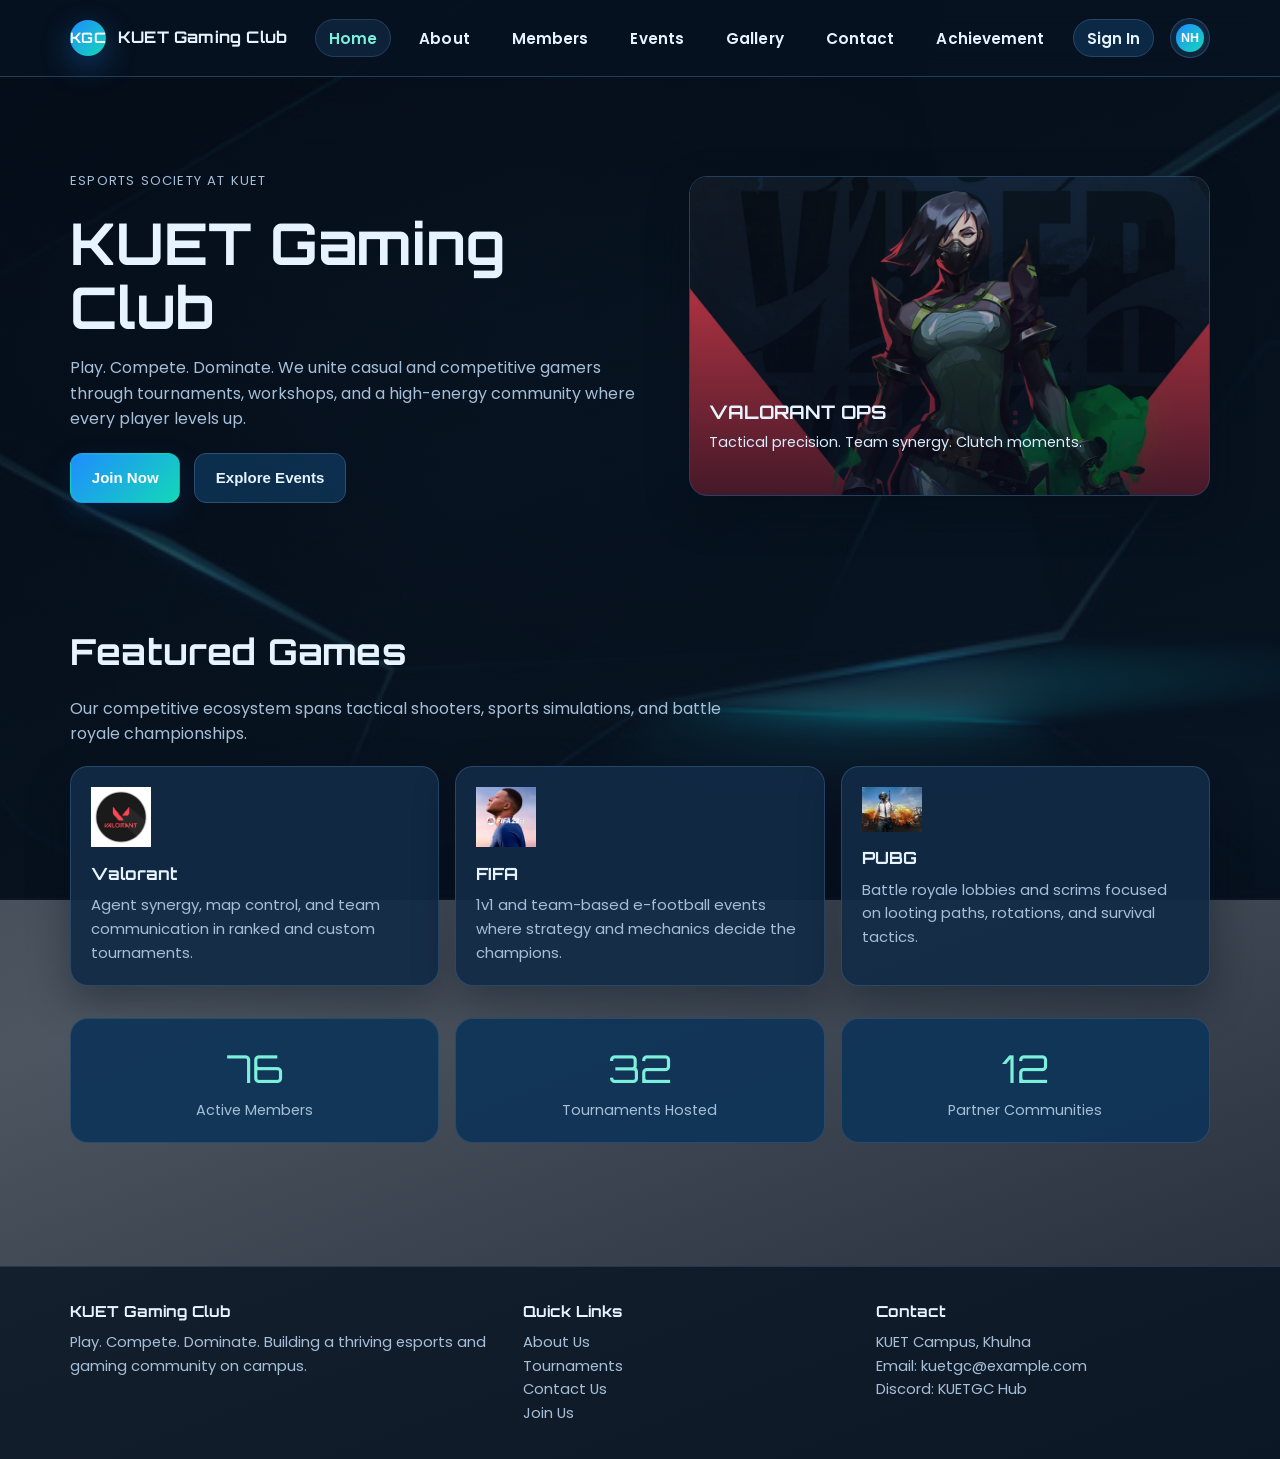
==== commit 22962403: "join us upgraded" ====
--- a/index.html
+++ b/index.html
@@ -20,7 +20,7 @@
               workshops, and a high-energy community where every player levels up.
             </p>
             <div class="hero-cta">
-              <a href="contact.html" class="btn btn-primary neon">Join Now</a>
+              <a href="signup.html" class="btn btn-primary neon">Join Now</a>
               <a href="events.html" class="btn btn-secondary">Explore Events</a>
             </div>
           </div>
--- a/css/style.css
+++ b/css/style.css
@@ -18,21 +18,6 @@
   --shadow: 0 16px 40px rgba(2, 12, 24, 0.38);
 }
 
-body[data-theme='light'] {
-  --bg: #e8f3ff;
-  --bg-soft: #d4e7fb;
-  --surface: #ffffff;
-  --surface-alt: #eef6ff;
-  --text: #0e253d;
-  --text-muted: #4e6984;
-  --primary: #006fdd;
-  --primary-soft: #3f8ae4;
-  --accent: #0fba9f;
-  --accent-soft: #23ccb1;
-  --border: #bfd5ed;
-  --shadow: 0 14px 34px rgba(8, 41, 72, 0.12);
-}
-
 * {
   box-sizing: border-box;
   margin: 0;
@@ -108,7 +93,7 @@
 .nav {
   display: flex;
   align-items: center;
-  justify-content: space-between;
+  justify-content: flex-start;
   min-height: 76px;
   gap: 1rem;
 }
@@ -139,6 +124,7 @@
   list-style: none;
   align-items: center;
   gap: 0.9rem;
+  margin-left: auto;
 }
 
 .nav-link {
@@ -182,9 +168,87 @@
   display: flex;
   align-items: center;
   gap: 0.55rem;
-}
-
-.theme-btn,
+  position: relative;
+}
+
+.profile-wrap {
+  position: relative;
+}
+
+.profile-btn {
+  border: 1px solid color-mix(in srgb, var(--border) 78%, transparent);
+  background: color-mix(in srgb, var(--surface) 84%, transparent);
+  border-radius: 999px;
+  width: 40px;
+  height: 40px;
+  display: grid;
+  place-items: center;
+  cursor: pointer;
+  transition: transform 0.25s ease, border-color 0.25s ease;
+}
+
+.profile-btn:hover {
+  transform: translateY(-1px);
+  border-color: var(--accent);
+}
+
+.profile-sticker,
+.profile-avatar {
+  width: 28px;
+  height: 28px;
+  border-radius: 50%;
+  display: grid;
+  place-items: center;
+  font-weight: 800;
+  font-size: 0.78rem;
+  color: #fff;
+  background: linear-gradient(135deg, var(--primary), var(--accent));
+}
+
+.profile-menu {
+  position: absolute;
+  right: 0;
+  top: calc(100% + 0.5rem);
+  width: 260px;
+  padding: 0.9rem;
+  border-radius: 14px;
+  border: 1px solid color-mix(in srgb, var(--border) 78%, transparent);
+  background: color-mix(in srgb, var(--surface) 94%, transparent);
+  box-shadow: var(--shadow);
+  z-index: 140;
+}
+
+.profile-head {
+  display: flex;
+  align-items: center;
+  gap: 0.7rem;
+  margin-bottom: 0.65rem;
+}
+
+.profile-head h4 {
+  font-family: 'Orbitron', sans-serif;
+  font-size: 0.84rem;
+  margin-bottom: 0.15rem;
+}
+
+.profile-head p {
+  color: var(--text-muted);
+  font-size: 0.8rem;
+}
+
+.profile-menu a {
+  display: block;
+  border-radius: 10px;
+  padding: 0.52rem 0.65rem;
+  color: var(--text-muted);
+  font-size: 0.9rem;
+}
+
+.profile-menu a:hover {
+  color: var(--accent-soft);
+  background: color-mix(in srgb, var(--surface-alt) 70%, transparent);
+}
+
 .menu-btn {
   border: 1px solid var(--border);
   background: color-mix(in srgb, var(--surface) 84%, transparent);
@@ -198,7 +262,6 @@
   transition: transform 0.25s ease, border-color 0.25s ease, background 0.25s ease;
 }
 
-.theme-btn:hover,
 .menu-btn:hover {
   transform: translateY(-1px);
   border-color: var(--accent);
@@ -595,6 +658,72 @@
   border-color: var(--accent);
 }
 
+.contact-grid {
+  display: grid;
+  grid-template-columns: repeat(4, minmax(0, 1fr));
+  gap: 0.9rem;
+}
+
+.contact-card {
+  min-height: 220px;
+}
+
+.contact-icon {
+  width: 40px;
+  height: 40px;
+  display: grid;
+  place-items: center;
+  border-radius: 10px;
+  border: 1px solid color-mix(in srgb, var(--border) 85%, transparent);
+  margin-bottom: 0.9rem;
+  color: var(--accent-soft);
+}
+
+.contact-icon svg {
+  width: 21px;
+  height: 21px;
+}
+
+.contact-card a {
+  display: inline-block;
+  margin-top: 0.55rem;
+  font-size: 0.9rem;
+  color: var(--accent-soft);
+  font-weight: 600;
+}
+
+.faq-block {
+  margin-top: 2.2rem;
+}
+
+.faq-list {
+  display: grid;
+  gap: 0.8rem;
+}
+
+.faq-item {
+  border: 1px solid color-mix(in srgb, var(--border) 80%, transparent);
+  border-radius: 12px;
+  background: color-mix(in srgb, var(--surface) 92%, transparent);
+  padding: 0.95rem 1rem;
+}
+
+.faq-item summary {
+  cursor: pointer;
+  list-style: none;
+  font-weight: 700;
+  font-size: 1rem;
+}
+
+.faq-item summary::-webkit-details-marker {
+  display: none;
+}
+
+.faq-item p {
+  margin-top: 0.6rem;
+  color: var(--text-muted);
+}
+
 .footer {
   margin-top: 3.2rem;
   border-top: 1px solid color-mix(in srgb, var(--border) 55%, transparent);
@@ -675,6 +804,7 @@
   .hero-grid,
   .cards,
   .stats,
+  .contact-grid,
   .gallery-grid,
   .footer-grid {
     grid-template-columns: repeat(2, minmax(0, 1fr));
@@ -703,6 +833,7 @@
     transform: translateY(-120%);
     transition: transform 0.35s ease;
     padding: 0.7rem 4% 1rem;
+    margin-left: 0;
   }
 
   .nav-links.open {
@@ -723,9 +854,14 @@
     margin-top: 0.35rem;
   }
 
+  .profile-wrap {
+    order: 2;
+  }
+
   .hero-grid,
   .cards,
   .stats,
+  .contact-grid,
   .gallery-grid,
   .footer-grid {
     grid-template-columns: 1fr;
